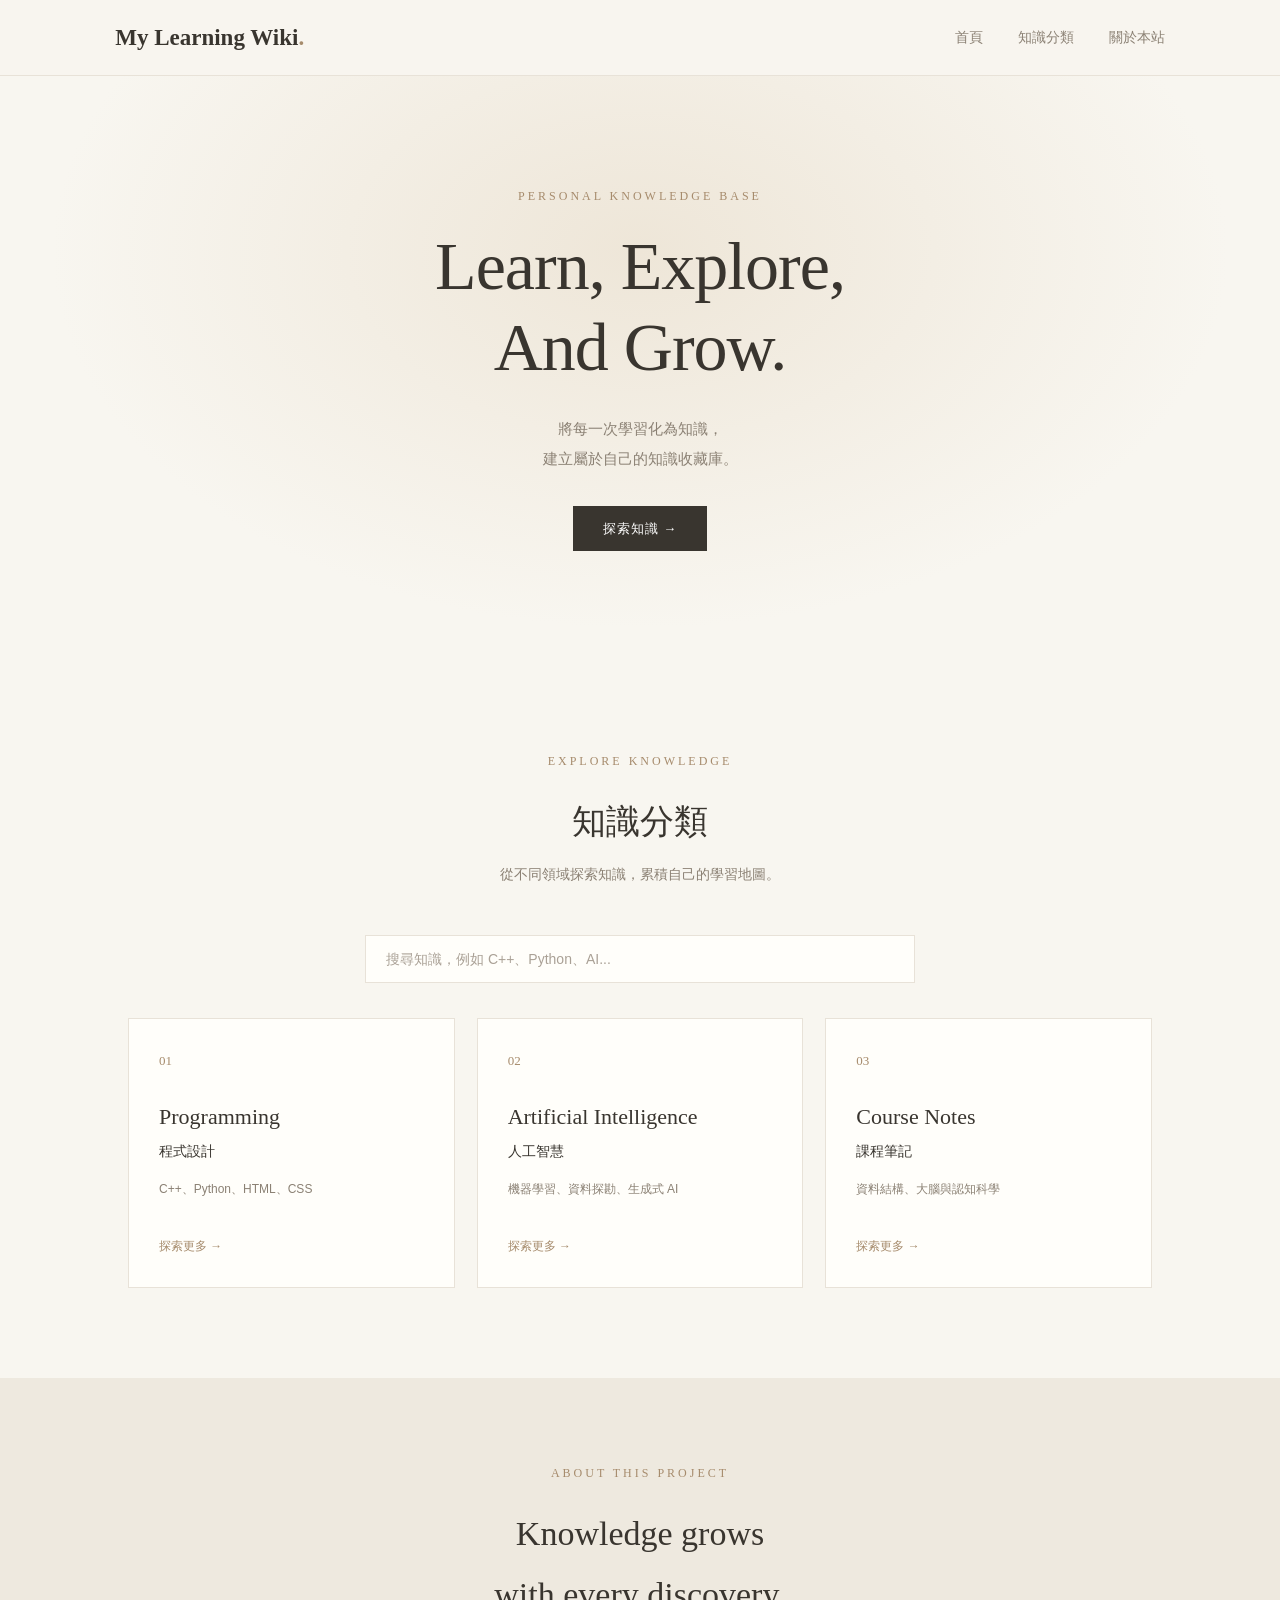
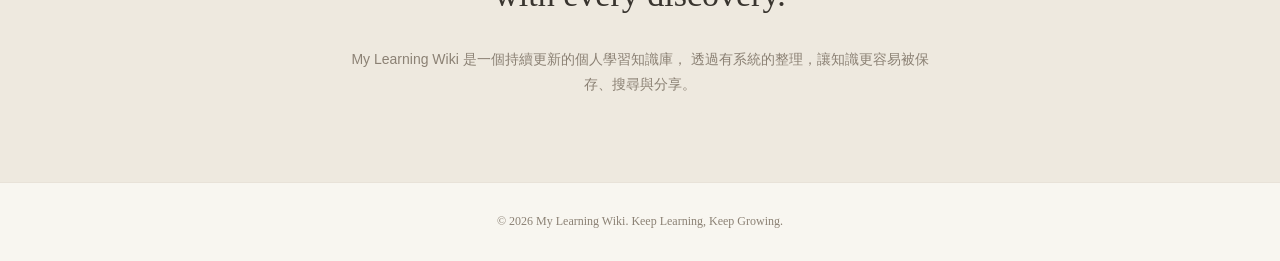
==== index.html @ 725aead2 "Add files via upload" ====
<!DOCTYPE html>
<html lang="zh-TW">
<head>
    <meta charset="UTF-8">
    <meta name="viewport" content="width=device-width, initial-scale=1.0">
    <meta name="description" content="My Learning Wiki 個人學習知識庫，整理程式設計、人工智慧與大學課程筆記。">
    <title>My Learning Wiki | 個人學習知識庫</title>
    <link rel="stylesheet" href="css/style.css">
</head>
<body>
    <!-- 導覽列 -->
    <header class="navbar">
        <a href="index.html" class="logo">My Learning Wiki<span>.</span></a>
        <nav>
            <a href="#home">首頁</a>
            <a href="#categories">知識分類</a>
            <a href="#about">關於本站</a>
        </nav>
    </header>
    <main>
        <!-- 首頁主視覺 -->
        <section class="hero" id="home">
            <p class="eyebrow">PERSONAL KNOWLEDGE BASE</p>
            <h1>Learn, Explore,<br>And Grow.</h1>
            <p class="hero-description">
                將每一次學習化為知識，<br>
                建立屬於自己的知識收藏庫。
            </p>
            <a href="#categories" class="main-button">探索知識 →</a>
        </section>
        <!-- 知識分類 -->
        <section class="categories" id="categories">
            <div class="section-heading">
                <p class="eyebrow">EXPLORE KNOWLEDGE</p>
                <h2>知識分類</h2>
                <p>從不同領域探索知識，累積自己的學習地圖。</p>
            </div>
            <!-- 搜尋功能 -->
            <div class="search-box">
                <input
                    type="text"
                    id="searchInput"
                    placeholder="搜尋知識，例如 C++、Python、AI..."
                >
                <p id="searchMessage"></p>
            </div>
            <!-- 分類卡片 -->
            <div class="category-grid">
                <a href="article.html?file=wiki/programming/cpp.md" class="category-card">
                    <span class="card-number">01</span>
                    <h3>Programming</h3>
                    <p>程式設計</p>
                    <span class="card-description">
                        C++、Python、HTML、CSS
                    </span>
                    <span class="card-arrow">探索更多 →</span>
                </a>
                <a href="article.html?file=wiki/ai/machine-learning.md" class="category-card">
                    <span class="card-number">02</span>
                    <h3>Artificial Intelligence</h3>
                    <p>人工智慧</p>
                    <span class="card-description">
                        機器學習、資料探勘、生成式 AI
                    </span>
                    <span class="card-arrow">探索更多 →</span>
                </a>
                <a href="article.html?file=wiki/courses/data-structure.md" class="category-card">
                    <span class="card-number">03</span>
                    <h3>Course Notes</h3>
                    <p>課程筆記</p>
                    <span class="card-description">
                        資料結構、大腦與認知科學
                    </span>
                    <span class="card-arrow">探索更多 →</span>
                </a>
            </div>
        </section>
        <!-- 關於本站 -->
        <section class="about" id="about">
            <p class="eyebrow">ABOUT THIS PROJECT</p>
            <h2>Knowledge grows<br>with every discovery.</h2>
            <p>
                My Learning Wiki 是一個持續更新的個人學習知識庫，
                透過有系統的整理，讓知識更容易被保存、搜尋與分享。
            </p>
        </section>
    </main>
    <footer>
        <p>© 2026 My Learning Wiki. Keep Learning, Keep Growing.</p>
    </footer>
    <script src="js/main.js"></script>
</body>
</html>
---- css/style.css ----
/* =================================
   My Learning Wiki - Style
   ================================= */

/* 基本設定 */
:root {
    --bg-color: #f8f6f0;
    --card-color: #fffefa;
    --text-color: #39352f;
    --sub-color: #8b8174;
    --accent-color: #a68b6c;
    --border-color: #e8e2d8;
}
* {
    margin: 0;
    padding: 0;
    box-sizing: border-box;
}
html {
    scroll-behavior: smooth;
}
body {
    font-family: "Noto Sans TC", "Microsoft JhengHei", sans-serif;
    background-color: var(--bg-color);
    color: var(--text-color);
    line-height: 1.8;
}
/* 導覽列 */
.navbar {
    height: 76px;
    padding: 0 9%;
    display: flex;
    justify-content: space-between;
    align-items: center;
    border-bottom: 1px solid var(--border-color);
    background-color: rgba(248, 246, 240, 0.95);
}
.logo {
    font-family: Georgia, serif;
    font-size: 23px;
    font-weight: bold;
    color: var(--text-color);
    text-decoration: none;
}
.logo span {
    color: var(--accent-color);
}
.navbar nav {
    display: flex;
    gap: 35px;
}
.navbar nav a {
    color: var(--sub-color);
    text-decoration: none;
    font-size: 14px;
    transition: color 0.3s;
}
.navbar nav a:hover {
    color: var(--accent-color);
}
/* 首頁主視覺 */
.hero {
    min-height: 510px;
    padding: 110px 10%;
    display: flex;
    flex-direction: column;
    align-items: center;
    justify-content: center;
    text-align: center;
    background:
        radial-gradient(ellipse at 50% 30%, #eee6d8 0%, transparent 65%);
}
.eyebrow {
    color: var(--accent-color);
    font-family: Georgia, serif;
    font-size: 12px;
    letter-spacing: 3px;
    margin-bottom: 18px;
}
.hero h1 {
    font-family: Georgia, "Times New Roman", serif;
    font-size: clamp(42px, 6vw, 68px);
    line-height: 1.2;
    font-weight: normal;
    letter-spacing: -1px;
}
.hero-description {
    margin-top: 25px;
    color: var(--sub-color);
    font-size: 15px;
    line-height: 2;
}
.main-button {
    margin-top: 32px;
    padding: 11px 30px;
    background-color: var(--text-color);
    color: white;
    text-decoration: none;
    font-size: 13px;
    letter-spacing: 1px;
    transition: all 0.3s;
}
.main-button:hover {
    background-color: var(--accent-color);
    transform: translateY(-3px);
}
/* 知識分類 */
.categories {
    padding: 90px 10%;
}
.section-heading {
    text-align: center;
    margin-bottom: 48px;
}
.section-heading h2,
.about h2 {
    font-family: Georgia, "Microsoft JhengHei", serif;
    font-size: 34px;
    font-weight: normal;
}
.section-heading > p:last-child {
    color: var(--sub-color);
    font-size: 14px;
    margin-top: 10px;
}
.category-grid {
    display: grid;
    grid-template-columns: repeat(3, 1fr);
    gap: 22px;
}
.category-card {
    min-height: 270px;
    padding: 30px;
    display: flex;
    flex-direction: column;
    align-items: flex-start;
    background-color: var(--card-color);
    border: 1px solid var(--border-color);
    text-decoration: none;
    color: var(--text-color);
    transition: all 0.3s;
}
.category-card:hover {
    transform: translateY(-6px);
    border-color: var(--accent-color);
    box-shadow: 0 12px 30px rgba(70, 55, 35, 0.07);
}
.card-number {
    color: var(--accent-color);
    font-family: Georgia, serif;
    font-size: 13px;
    margin-bottom: 24px;
}
.category-card h3 {
    font-family: Georgia, serif;
    font-size: 22px;
    font-weight: normal;
}
.category-card > p {
    font-size: 14px;
    margin-top: 3px;
}
.card-description {
    color: var(--sub-color);
    font-size: 12px;
    margin-top: 15px;
}
.card-arrow {
    color: var(--accent-color);
    font-size: 12px;
    margin-top: auto;
    padding-top: 20px;
}
/* 關於本站 */
.about {
    padding: 85px 15%;
    text-align: center;
    background-color: #eee9df;
}
.about > p:last-child {
    max-width: 580px;
    margin: 22px auto 0;
    color: var(--sub-color);
    font-size: 14px;
}
/* 頁尾 */
footer {
    padding: 28px 15px;
    text-align: center;
    border-top: 1px solid var(--border-color);
}
footer p {
    color: var(--sub-color);
    font-family: Georgia, serif;
    font-size: 12px;
}
/* 手機版響應式設計 */
@media (max-width: 768px) {
    .navbar {
        height: auto;
        padding: 20px 6%;
        flex-direction: column;
        gap: 12px;
    }
    .navbar nav {
        gap: 20px;
    }
    .hero {
        min-height: 420px;
        padding: 80px 6%;
    }
    .categories {
        padding: 65px 6%;
    }
    .category-grid {
        grid-template-columns: 1fr;
    }
    .category-card {
        min-height: 230px;
    }
    .about {
        padding: 65px 8%;
    }
}
/* 搜尋欄位 */
.search-box {
    max-width: 550px;
    margin: 0 auto 35px;
    text-align: center;
}
.search-box input {
    width: 100%;
    padding: 15px 20px;
    border: 1px solid var(--border-color);
    background-color: var(--card-color);
    color: var(--text-color);
    font-size: 14px;
    outline: none;
    transition: border-color 0.3s;
}
.search-box input:focus {
    border-color: var(--accent-color);
}
.search-box input::placeholder {
    color: #aaa196;
}
#searchMessage {
    margin-top: 10px;
    color: var(--accent-color);
    font-size: 13px;
}
/* =================================
   Article Reading Page
   ================================= */
.article-container {
    max-width: 900px;
    margin: 0 auto;
    padding: 65px 30px 100px;
}
/* 返回連結 */
.back-link {
    display: inline-block;
    margin-bottom: 35px;
    color: var(--accent-color);
    text-decoration: none;
    font-size: 14px;
}
.back-link:hover {
    color: var(--text-color);
}
/* 文章內容 */
#articleContent {
    background-color: var(--card-color);
    border: 1px solid var(--border-color);
    padding: 55px 65px;
}
/* 文章標題 */
#articleContent h1 {
    font-family: Georgia, "Microsoft JhengHei", serif;
    font-size: 36px;
    font-weight: normal;
    line-height: 1.5;
    margin-bottom: 35px;
    padding-bottom: 22px;
    border-bottom: 1px solid var(--border-color);
}
#articleContent h2 {
    font-size: 23px;
    font-weight: 500;
    margin-top: 40px;
    margin-bottom: 18px;
    color: var(--text-color);
}
#articleContent h3 {
    font-size: 18px;
    margin-top: 28px;
    margin-bottom: 12px;
}
/* 段落與列表 */
#articleContent p,
#articleContent li {
    color: #655e54;
    font-size: 15px;
    line-height: 2;
}
#articleContent p {
    margin-bottom: 18px;
}
#articleContent ul,
#articleContent ol {
    padding-left: 25px;
    margin-bottom: 22px;
}
/* 表格 */
#articleContent table {
    width: 100%;
    border-collapse: collapse;
    margin: 25px 0;
    font-size: 14px;
}
#articleContent th,
#articleContent td {
    padding: 13px;
    border: 1px solid var(--border-color);
    text-align: left;
}
#articleContent th {
    background-color: #eee9df;
    color: var(--text-color);
}
/* 程式碼 */
#articleContent pre {
    background-color: #f1eee7;
    padding: 20px;
    overflow-x: auto;
    margin: 20px 0;
    border-radius: 4px;
}
#articleContent code {
    font-family: Consolas, monospace;
    font-size: 13px;
}
#articleContent p code,
#articleContent li code {
    background-color: #f1eee7;
    padding: 3px 6px;
    border-radius: 3px;
}
/* 文章連結 */
#articleContent a {
    color: var(--accent-color);
}
/* 載入提示 */
.loading-message {
    color: var(--sub-color);
    text-align: center;
}
/* 手機版文章排版 */
@media (max-width: 768px) {
    .article-container {
        padding: 40px 15px 70px;
    }
    #articleContent {
        padding: 30px 22px;
    }
    #articleContent h1 {
        font-size: 28px;
    }
    #articleContent h2 {
        font-size: 20px;
    }
    #articleContent table {
        font-size: 12px;
    }
}
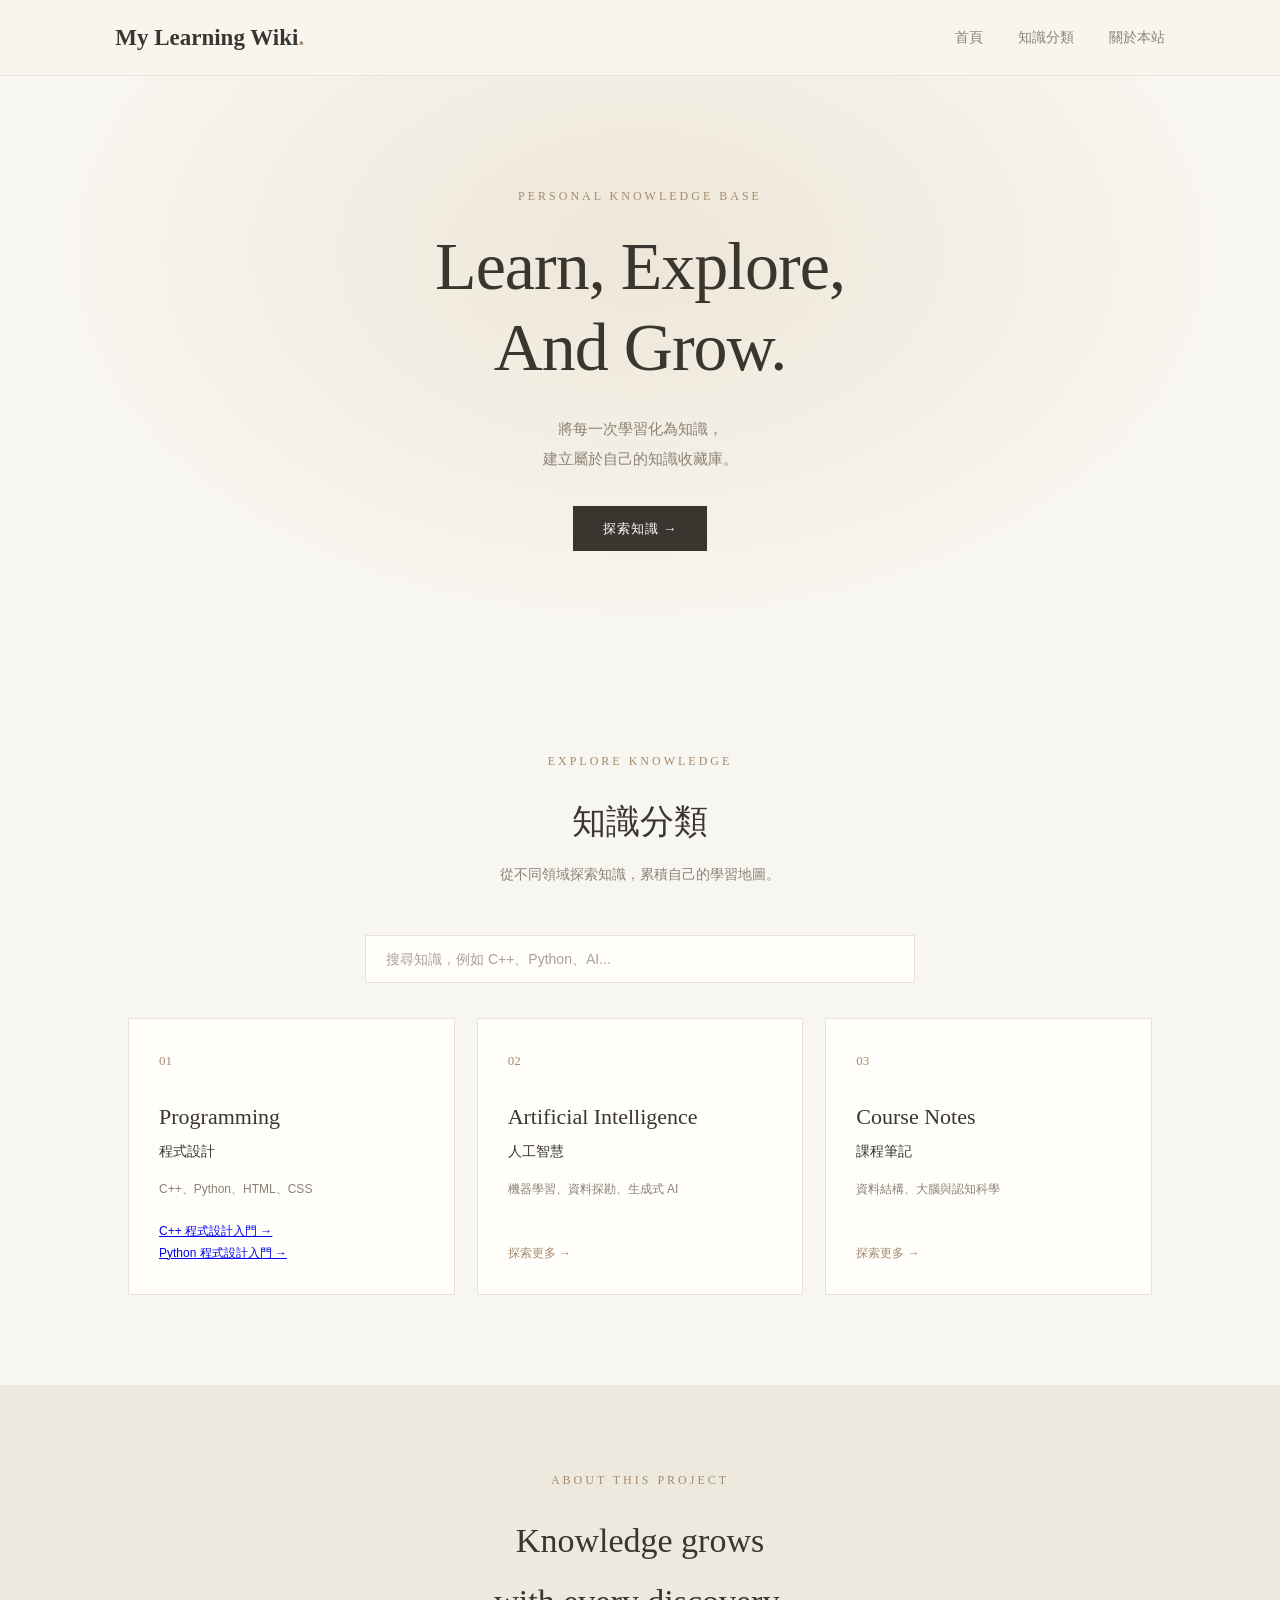
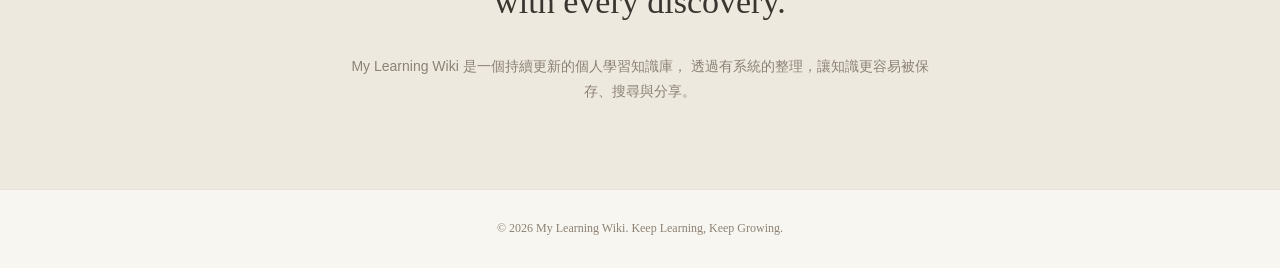
==== commit bb5ade4b: "Add files via upload" ====
--- a/index.html
+++ b/index.html
@@ -46,15 +46,25 @@
             </div>
             <!-- 分類卡片 -->
             <div class="category-grid">
-                <a href="article.html?file=wiki/programming/cpp.md" class="category-card">
+                <!-- Programming -->
+                <div class="category-card">
                     <span class="card-number">01</span>
                     <h3>Programming</h3>
                     <p>程式設計</p>
                     <span class="card-description">
                         C++、Python、HTML、CSS
                     </span>
-                    <span class="card-arrow">探索更多 →</span>
-                </a>
+                    <div class="card-arrow">
+                        <a href="article.html?file=wiki/programming/cpp.md">
+                            C++ 程式設計入門 →
+                        </a>
+                        <br>
+                        <a href="article.html?file=wiki/programming/python.md">
+                            Python 程式設計入門 →
+                        </a>
+                    </div>
+                </div>
+                <!-- Artificial Intelligence -->
                 <a href="article.html?file=wiki/ai/machine-learning.md" class="category-card">
                     <span class="card-number">02</span>
                     <h3>Artificial Intelligence</h3>
@@ -64,6 +74,7 @@
                     </span>
                     <span class="card-arrow">探索更多 →</span>
                 </a>
+                <!-- Course Notes -->
                 <a href="article.html?file=wiki/courses/data-structure.md" class="category-card">
                     <span class="card-number">03</span>
                     <h3>Course Notes</h3>
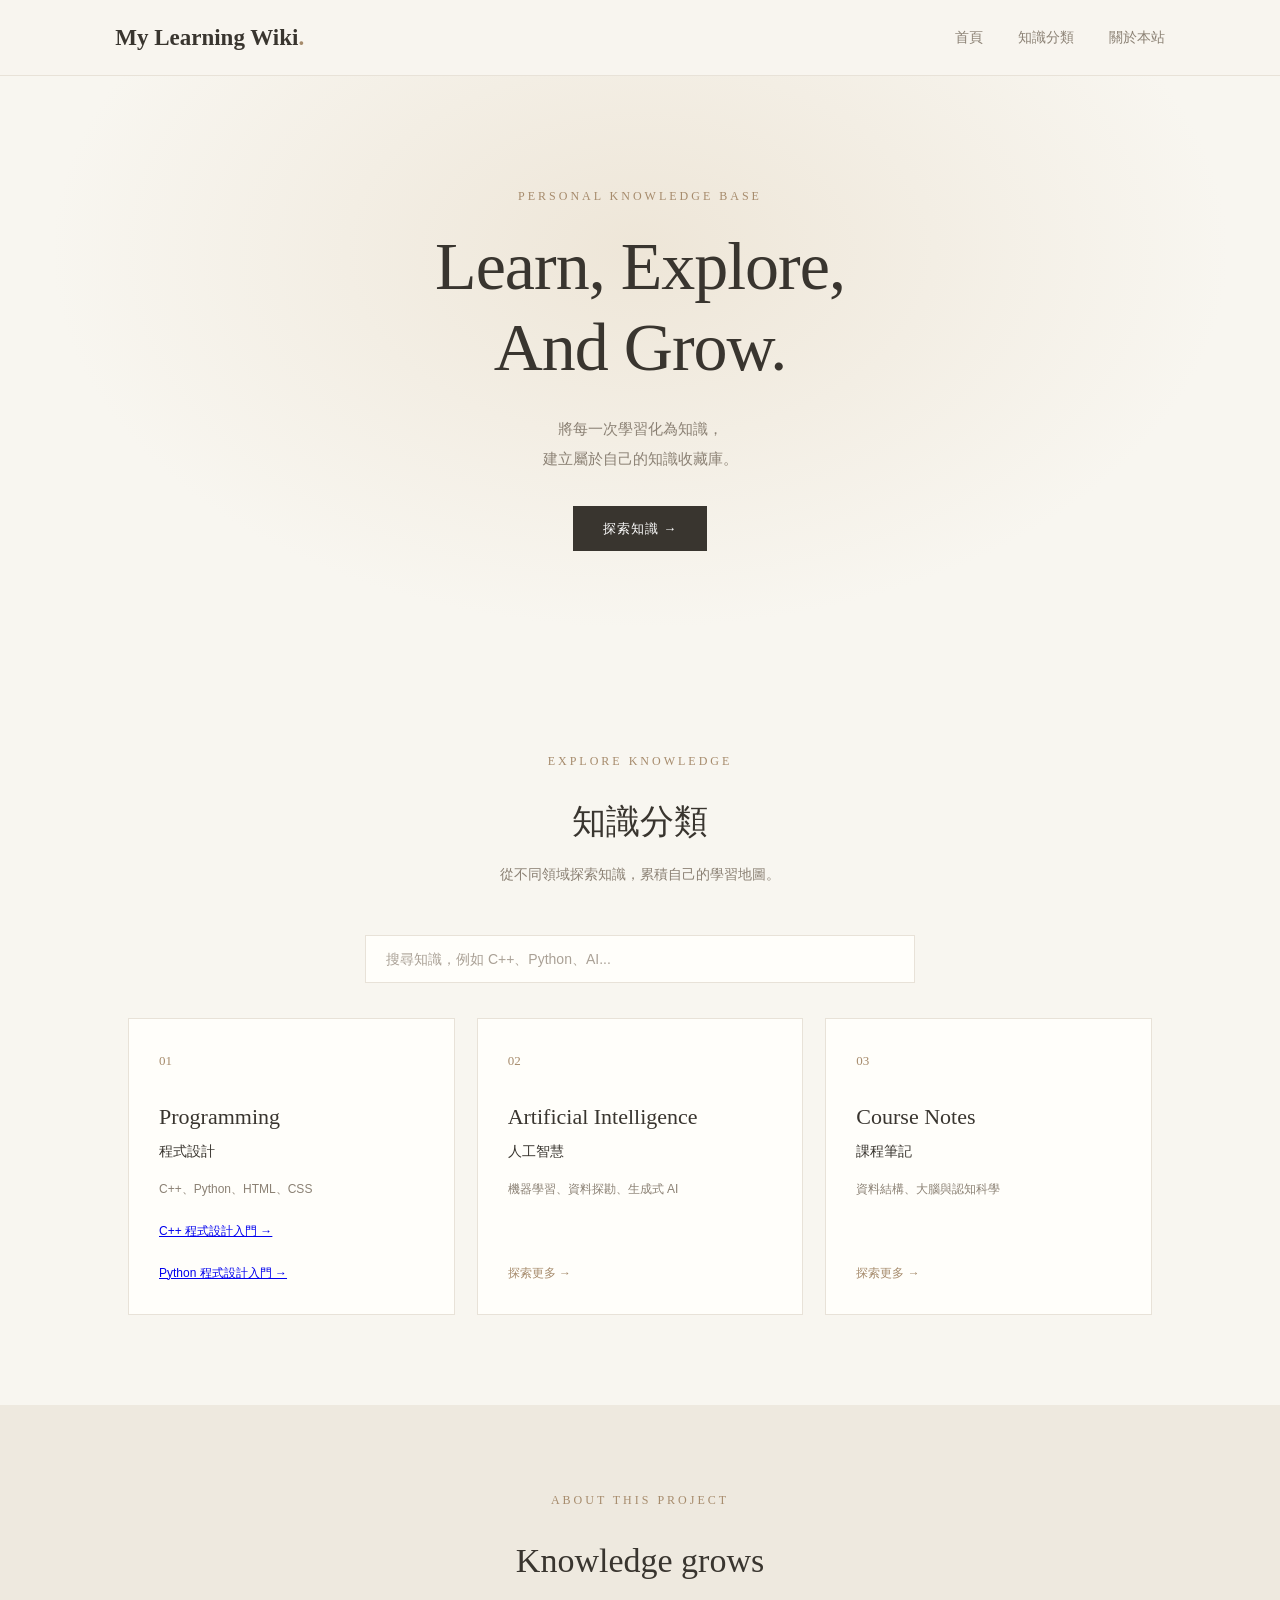
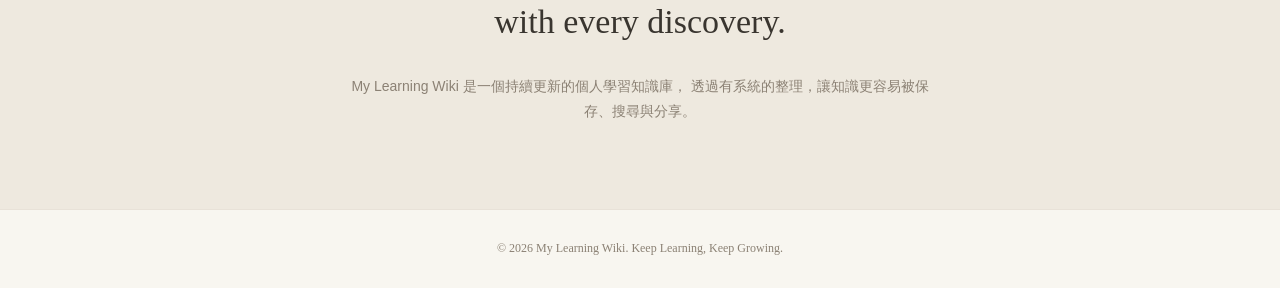
==== commit 141411d1: "Add files via upload" ====
--- a/index.html
+++ b/index.html
@@ -8,7 +8,6 @@
     <link rel="stylesheet" href="css/style.css">
 </head>
 <body>
-    <!-- 導覽列 -->
     <header class="navbar">
         <a href="index.html" class="logo">My Learning Wiki<span>.</span></a>
         <nav>
@@ -18,7 +17,6 @@
         </nav>
     </header>
     <main>
-        <!-- 首頁主視覺 -->
         <section class="hero" id="home">
             <p class="eyebrow">PERSONAL KNOWLEDGE BASE</p>
             <h1>Learn, Explore,<br>And Grow.</h1>
@@ -28,14 +26,12 @@
             </p>
             <a href="#categories" class="main-button">探索知識 →</a>
         </section>
-        <!-- 知識分類 -->
         <section class="categories" id="categories">
             <div class="section-heading">
                 <p class="eyebrow">EXPLORE KNOWLEDGE</p>
                 <h2>知識分類</h2>
                 <p>從不同領域探索知識，累積自己的學習地圖。</p>
             </div>
-            <!-- 搜尋功能 -->
             <div class="search-box">
                 <input
                     type="text"
@@ -44,7 +40,6 @@
                 >
                 <p id="searchMessage"></p>
             </div>
-            <!-- 分類卡片 -->
             <div class="category-grid">
                 <!-- Programming -->
                 <div class="category-card">
@@ -55,13 +50,10 @@
                         C++、Python、HTML、CSS
                     </span>
                     <div class="card-arrow">
-                        <a href="article.html?file=wiki/programming/cpp.md">
-                            C++ 程式設計入門 →
-                        </a>
-                        <br>
-                        <a href="article.html?file=wiki/programming/python.md">
-                            Python 程式設計入門 →
-                        </a>
+                        <a href="article.html?file=wiki/programming/cpp.md">C++ 程式設計入門 →</a>
+                    </div>
+                    <div class="card-arrow">
+                        <a href="article.html?file=wiki/programming/python.md">Python 程式設計入門 →</a>
                     </div>
                 </div>
                 <!-- Artificial Intelligence -->
@@ -86,7 +78,6 @@
                 </a>
             </div>
         </section>
-        <!-- 關於本站 -->
         <section class="about" id="about">
             <p class="eyebrow">ABOUT THIS PROJECT</p>
             <h2>Knowledge grows<br>with every discovery.</h2>
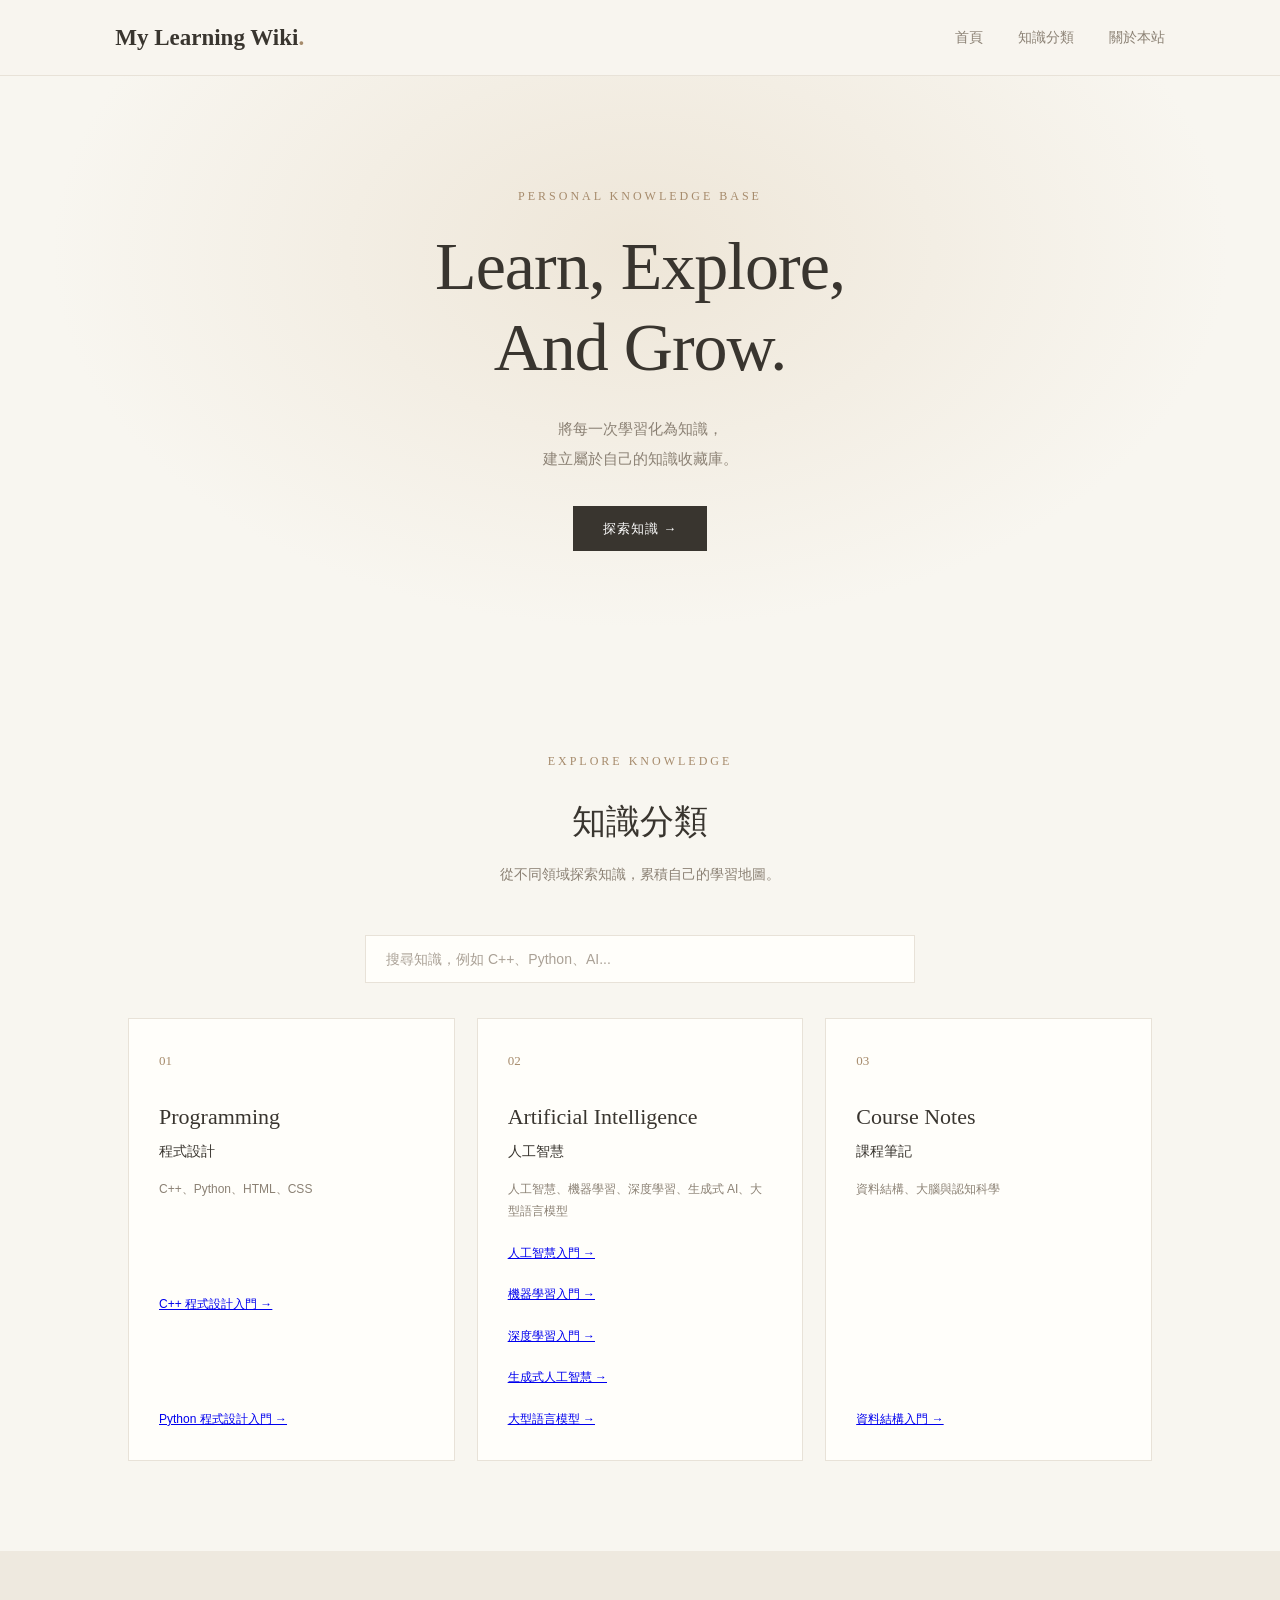
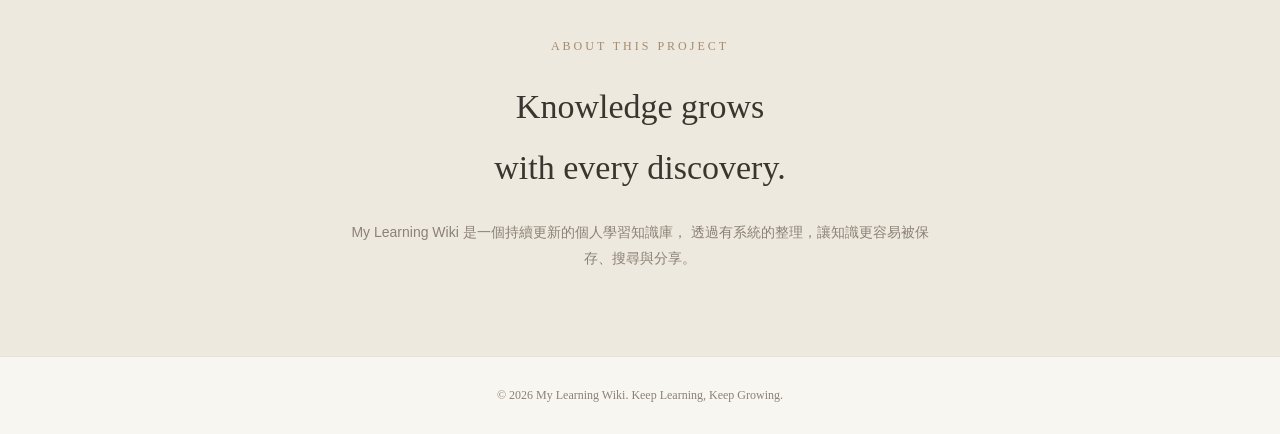
==== commit 59d052c7: "Add files via upload" ====
--- a/index.html
+++ b/index.html
@@ -16,6 +16,7 @@
             <a href="#about">關於本站</a>
         </nav>
     </header>
+
     <main>
         <section class="hero" id="home">
             <p class="eyebrow">PERSONAL KNOWLEDGE BASE</p>
@@ -26,12 +27,14 @@
             </p>
             <a href="#categories" class="main-button">探索知識 →</a>
         </section>
+
         <section class="categories" id="categories">
             <div class="section-heading">
                 <p class="eyebrow">EXPLORE KNOWLEDGE</p>
                 <h2>知識分類</h2>
                 <p>從不同領域探索知識，累積自己的學習地圖。</p>
             </div>
+
             <div class="search-box">
                 <input
                     type="text"
@@ -40,7 +43,9 @@
                 >
                 <p id="searchMessage"></p>
             </div>
+
             <div class="category-grid">
+
                 <!-- Programming -->
                 <div class="category-card">
                     <span class="card-number">01</span>
@@ -49,35 +54,79 @@
                     <span class="card-description">
                         C++、Python、HTML、CSS
                     </span>
+
                     <div class="card-arrow">
-                        <a href="article.html?file=wiki/programming/cpp.md">C++ 程式設計入門 →</a>
+                        <a href="article.html?file=wiki/programming/cpp.md">
+                            C++ 程式設計入門 →
+                        </a>
                     </div>
+
                     <div class="card-arrow">
-                        <a href="article.html?file=wiki/programming/python.md">Python 程式設計入門 →</a>
+                        <a href="article.html?file=wiki/programming/python.md">
+                            Python 程式設計入門 →
+                        </a>
                     </div>
                 </div>
+
                 <!-- Artificial Intelligence -->
-                <a href="article.html?file=wiki/ai/machine-learning.md" class="category-card">
+                <div class="category-card">
                     <span class="card-number">02</span>
                     <h3>Artificial Intelligence</h3>
                     <p>人工智慧</p>
                     <span class="card-description">
-                        機器學習、資料探勘、生成式 AI
+                        人工智慧、機器學習、深度學習、生成式 AI、大型語言模型
                     </span>
-                    <span class="card-arrow">探索更多 →</span>
-                </a>
+
+                    <div class="card-arrow">
+                        <a href="article.html?file=wiki/ai/introduction-to-ai.md">
+                            人工智慧入門 →
+                        </a>
+                    </div>
+
+                    <div class="card-arrow">
+                        <a href="article.html?file=wiki/ai/machine-learning.md">
+                            機器學習入門 →
+                        </a>
+                    </div>
+
+                    <div class="card-arrow">
+                        <a href="article.html?file=wiki/ai/deep-learning.md">
+                            深度學習入門 →
+                        </a>
+                    </div>
+
+                    <div class="card-arrow">
+                        <a href="article.html?file=wiki/ai/generative-ai.md">
+                            生成式人工智慧 →
+                        </a>
+                    </div>
+
+                    <div class="card-arrow">
+                        <a href="article.html?file=wiki/ai/large-language-models.md">
+                            大型語言模型 →
+                        </a>
+                    </div>
+                </div>
+
                 <!-- Course Notes -->
-                <a href="article.html?file=wiki/courses/data-structure.md" class="category-card">
+                <div class="category-card">
                     <span class="card-number">03</span>
                     <h3>Course Notes</h3>
                     <p>課程筆記</p>
                     <span class="card-description">
                         資料結構、大腦與認知科學
                     </span>
-                    <span class="card-arrow">探索更多 →</span>
-                </a>
+
+                    <div class="card-arrow">
+                        <a href="article.html?file=wiki/courses/data-structure.md">
+                            資料結構入門 →
+                        </a>
+                    </div>
+                </div>
+
             </div>
         </section>
+
         <section class="about" id="about">
             <p class="eyebrow">ABOUT THIS PROJECT</p>
             <h2>Knowledge grows<br>with every discovery.</h2>
@@ -87,9 +136,11 @@
             </p>
         </section>
     </main>
+
     <footer>
         <p>© 2026 My Learning Wiki. Keep Learning, Keep Growing.</p>
     </footer>
+
     <script src="js/main.js"></script>
 </body>
 </html>
